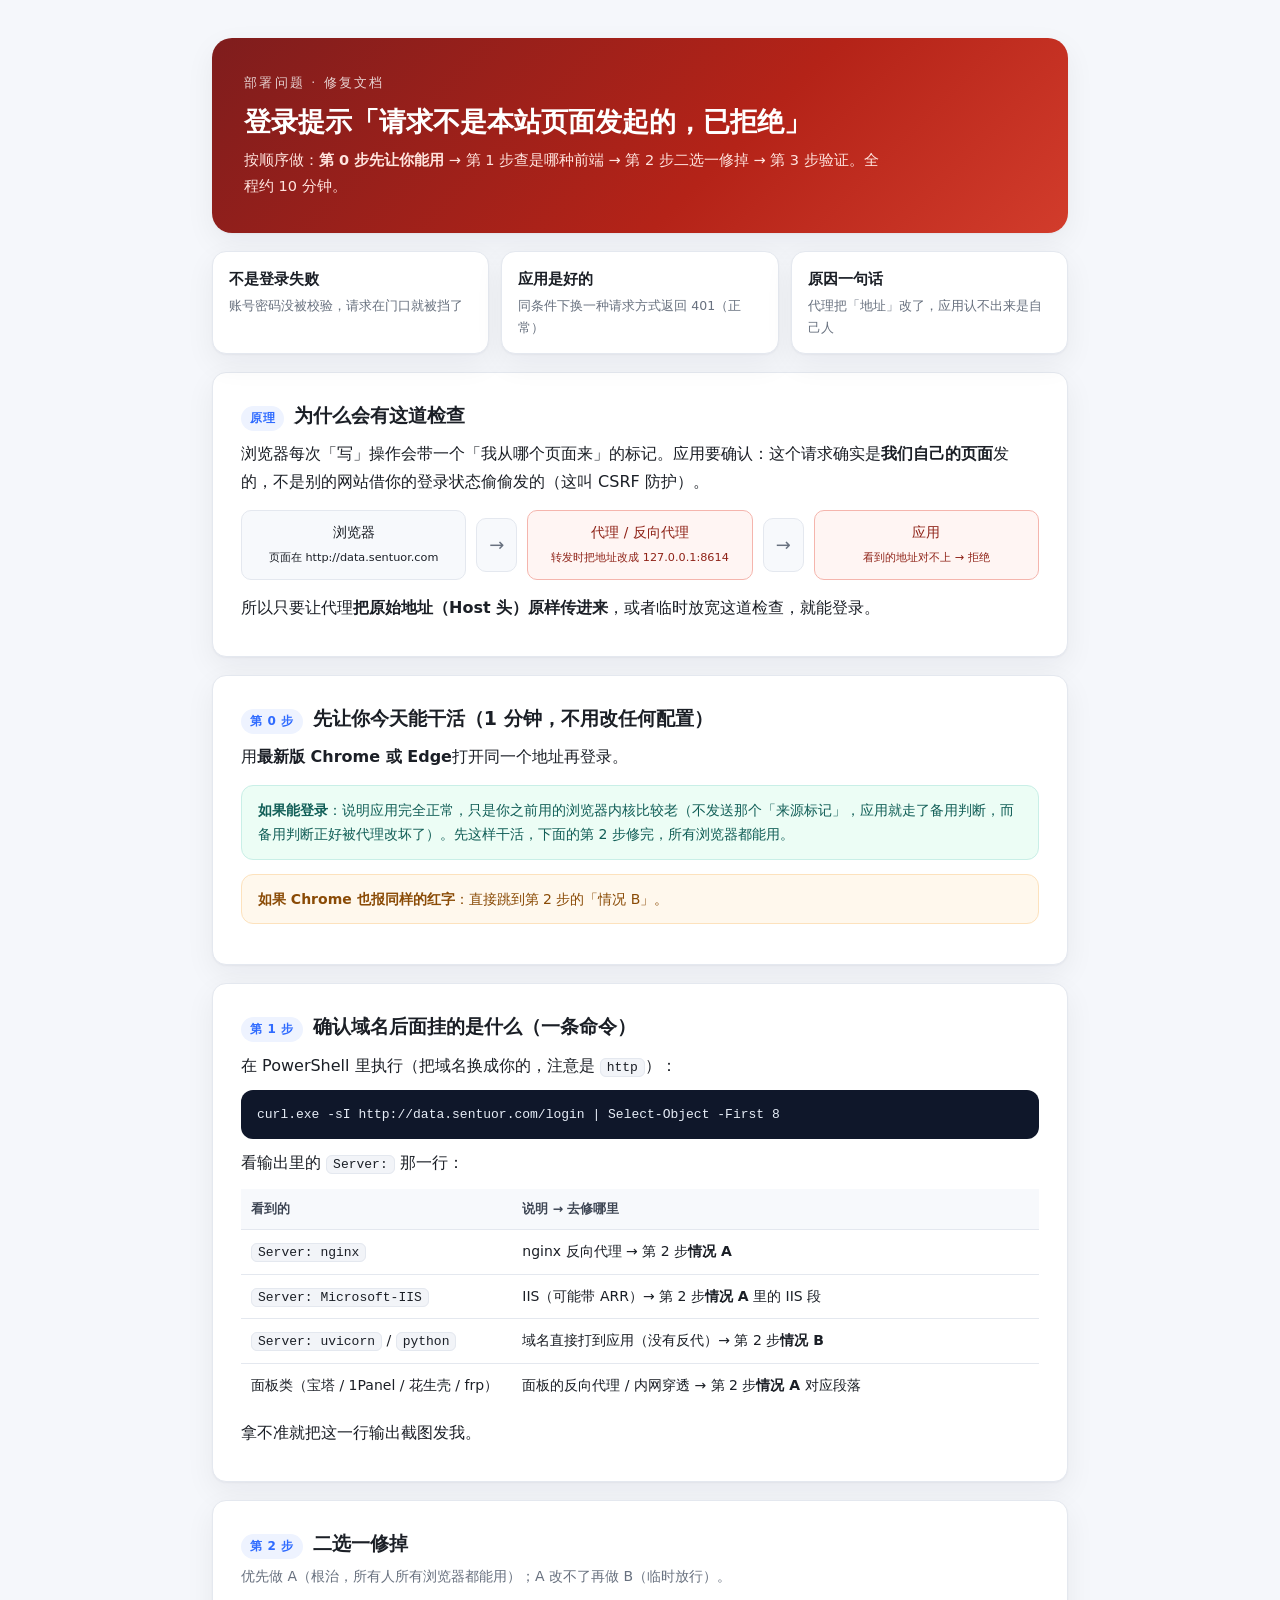
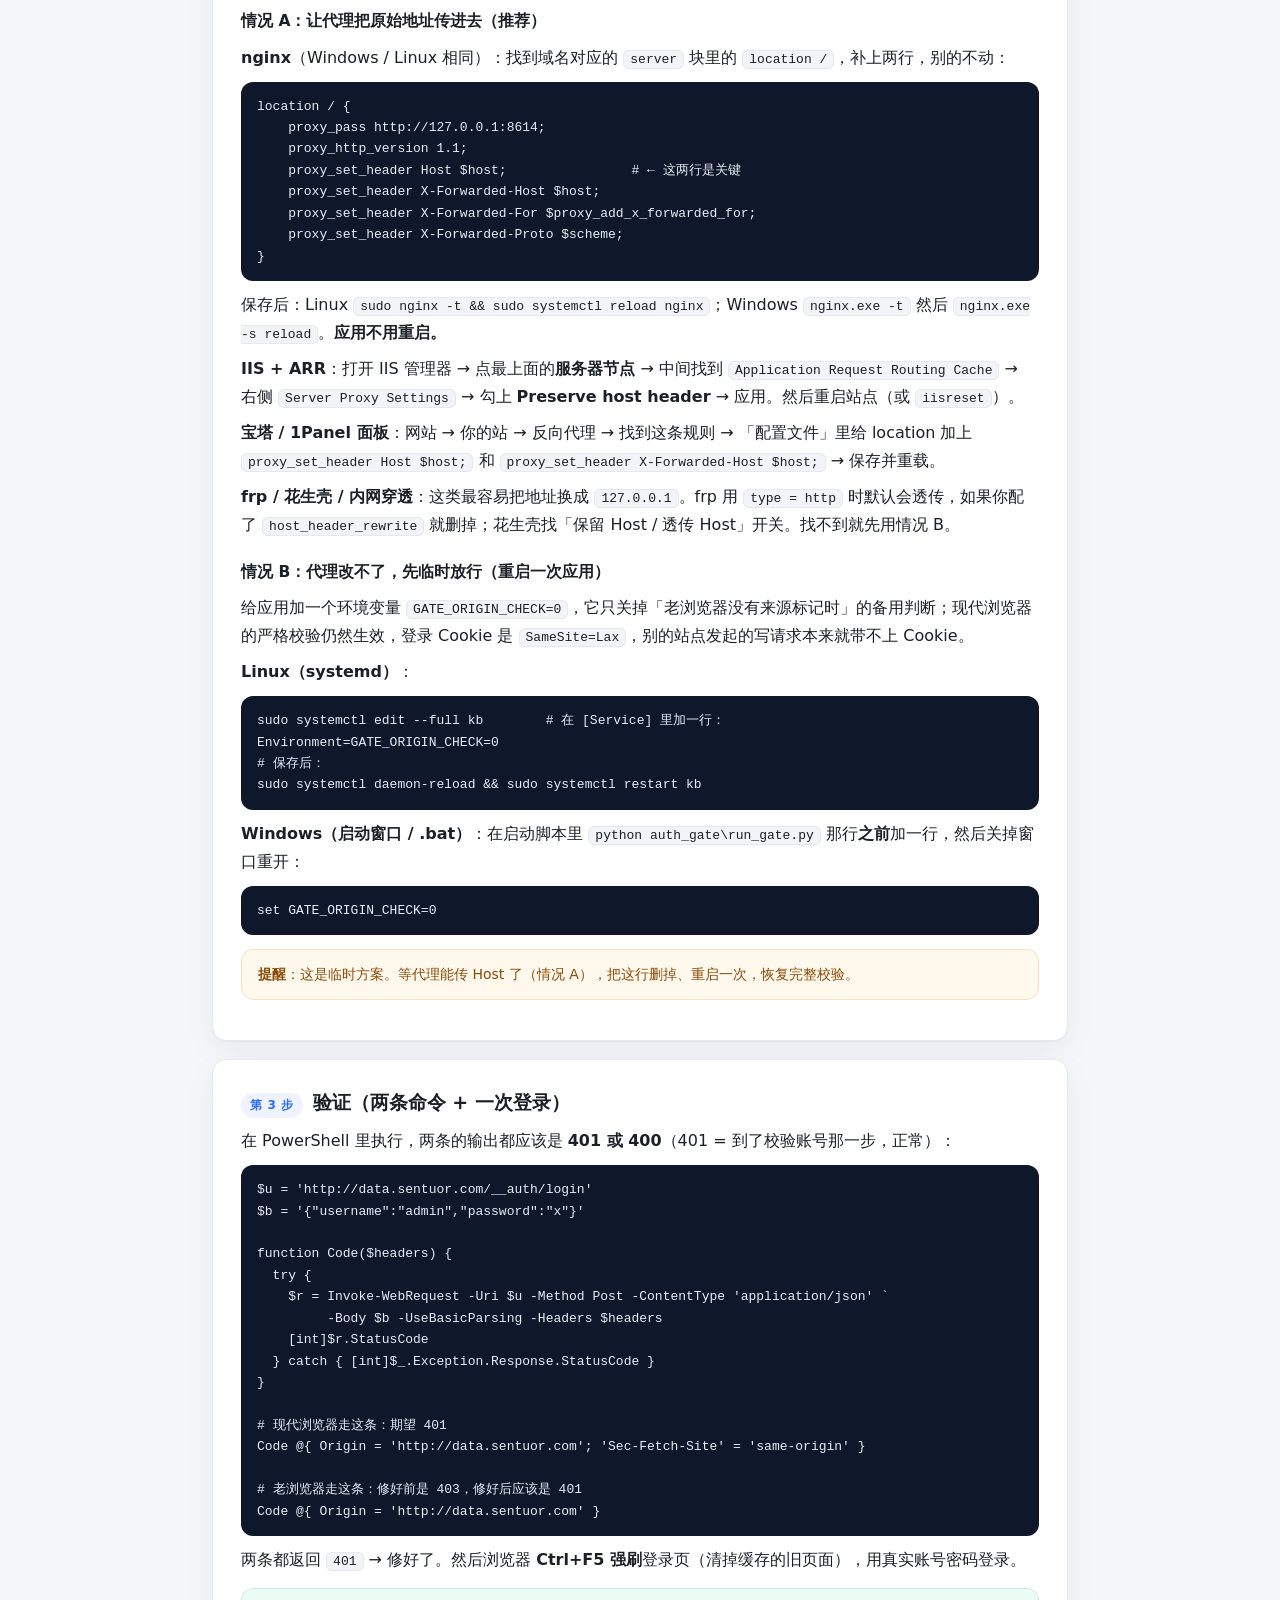
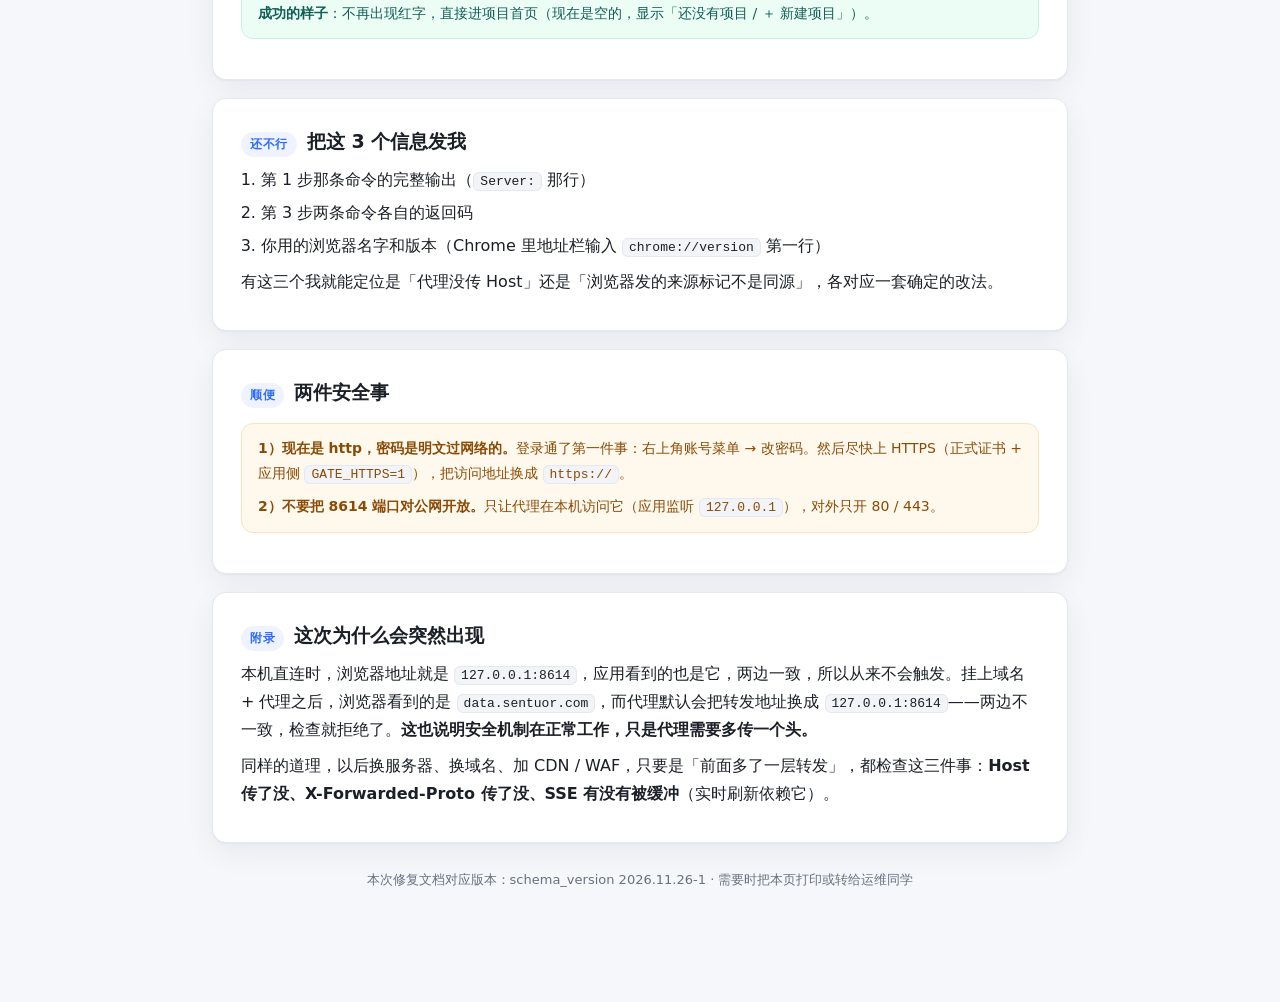
==== docs/修复-登录被拒403.html @ b8ad2ca7 "docs: 加一份「登录被拒 403」修复文档（按步骤 + 可复制命令） docs/修复-登录被拒403.html：现象/原因、先用 Chrome 验证、按 Server 头判断前端类型、 nginx" ====
<!DOCTYPE html>
<html lang="zh-CN">
<head>
<meta charset="UTF-8">
<meta name="viewport" content="width=device-width, initial-scale=1">
<title>修复：登录提示「请求不是本站页面发起的」</title>
<style>
  :root{
    --ink:#1b1f26; --ink2:#3d4553; --muted:#68717f; --line:#e4e8ef; --bg:#f5f7fb;
    --card:#fff; --accent:#2f6bff; --accent-soft:#eef3ff; --ok:#0f766e; --ok-soft:#ecfdf5;
    --warn:#b45309; --warn-soft:#fff8ed; --code-bg:#0f172a; --code-ink:#e6edf7;
    --radius:14px; --shadow:0 1px 2px rgba(16,24,40,.04),0 10px 30px rgba(16,24,40,.06);
  }
  *{box-sizing:border-box}
  body{margin:0;background:var(--bg);color:var(--ink);
       font:16px/1.75 "PingFang SC","Microsoft YaHei","Segoe UI",system-ui,-apple-system,sans-serif}
  .page{max-width:900px;margin:0 auto;padding:38px 22px 80px}
  header.hero{background:linear-gradient(135deg,#7f1d1d,#b42318 60%,#f0553f 140%);color:#fff;
       border-radius:20px;padding:34px 32px;box-shadow:var(--shadow)}
  header.hero .k{font-size:12.5px;letter-spacing:.18em;opacity:.8}
  header.hero h1{margin:10px 0 8px;font-size:27px;line-height:1.35}
  header.hero p{margin:0;color:#ffe4de;font-size:14.5px;max-width:640px}
  .cards{display:grid;grid-template-columns:repeat(auto-fit,minmax(180px,1fr));gap:12px;margin:18px 0 6px}
  .card{background:var(--card);border:1px solid var(--line);border-radius:var(--radius);padding:14px 16px;box-shadow:var(--shadow)}
  .card b{display:block;font-size:15px}
  .card span{display:block;margin-top:3px;font-size:12.5px;color:var(--muted)}
  section{background:var(--card);border:1px solid var(--line);border-radius:var(--radius);
      padding:26px 28px;margin:18px 0;box-shadow:var(--shadow)}
  section h2{margin:0 0 4px;font-size:19px;display:flex;align-items:baseline;gap:10px}
  section h2 .n{font-size:12px;font-weight:700;color:var(--accent);background:var(--accent-soft);
      border-radius:999px;padding:2px 9px;letter-spacing:.05em}
  section .lead{margin:0 0 14px;color:var(--muted);font-size:14px}
  h3{font-size:15.5px;margin:20px 0 8px}
  p{margin:8px 0}
  ul,ol{margin:8px 0 8px 20px;padding:0}
  li{margin:5px 0}
  code{font-family:"SFMono-Regular",Consolas,"Liberation Mono",monospace;background:#f2f4f8;
      border:1px solid var(--line);border-radius:6px;padding:1px 6px;font-size:13px}
  pre{margin:10px 0;background:var(--code-bg);color:var(--code-ink);border-radius:12px;
      padding:14px 16px;overflow:auto;font-size:13px;line-height:1.65}
  pre code{background:none;border:none;color:inherit;padding:0;font-size:13px}
  .tip,.warn{border-radius:12px;padding:12px 16px;margin:14px 0;font-size:14px;border:1px solid transparent}
  .tip{background:var(--ok-soft);border-color:#c9efe7;color:#115e57}
  .warn{background:var(--warn-soft);border-color:#fde2bd;color:#8a4b06}
  table{width:100%;border-collapse:collapse;margin:12px 0;font-size:14px}
  th,td{text-align:left;padding:9px 10px;border-bottom:1px solid var(--line);vertical-align:top}
  thead th{background:#f7f9fc;font-size:12.5px;color:var(--ink2);white-space:nowrap}
  tbody tr:last-child td{border-bottom:none}
  .flow{display:grid;grid-template-columns:1fr auto 1fr auto 1fr;align-items:center;gap:10px;
      font-size:13.5px;margin:14px 0}
  .flow div{background:#f7f9fc;border:1px solid var(--line);border-radius:10px;padding:10px 12px;text-align:center}
  .flow div.bad{border-color:#f5b5ad;background:#fff5f3;color:#8f2318}
  .flow .arrow{color:var(--muted);font-size:18px}
  .check{display:flex;gap:10px;align-items:flex-start;margin:8px 0;font-size:14.5px}
  .check input{margin-top:6px;width:16px;height:16px}
  footer{color:var(--muted);font-size:13px;text-align:center;margin-top:26px}
  @media print{
    :root{--bg:#fff;--shadow:none}
    body{font-size:12pt;background:#fff}
    .page{max-width:none;padding:0}
    header.hero{border-radius:0;-webkit-print-color-adjust:exact;print-color-adjust:exact}
    section{break-inside:auto;border:none;padding:0 0 6px;margin:0 0 14px}
    pre{background:#f3f4f6;color:#111;-webkit-print-color-adjust:exact;print-color-adjust:exact}
    section h2{break-after:avoid}
  }
  @media (max-width:720px){
    .page{padding:18px 12px 50px}
    header.hero{padding:26px 20px;border-radius:16px}
    header.hero h1{font-size:22px}
    section{padding:20px 16px}
    .flow{grid-template-columns:1fr;gap:6px}
    .flow .arrow{transform:rotate(90deg)}
  }
</style>
</head>
<body>
<div class="page">

  <header class="hero">
    <div class="k">部署问题 · 修复文档</div>
    <h1>登录提示「请求不是本站页面发起的，已拒绝」</h1>
    <p>按顺序做：<b>第 0 步先让你能用</b> → 第 1 步查是哪种前端 → 第 2 步二选一修掉 → 第 3 步验证。全程约 10 分钟。</p>
  </header>

  <div class="cards">
    <div class="card"><b>不是登录失败</b><span>账号密码没被校验，请求在门口就被挡了</span></div>
    <div class="card"><b>应用是好的</b><span>同条件下换一种请求方式返回 401（正常）</span></div>
    <div class="card"><b>原因一句话</b><span>代理把「地址」改了，应用认不出来是自己人</span></div>
  </div>

  <section>
    <h2><span class="n">原理</span>为什么会有这道检查</h2>
    <p>浏览器每次「写」操作会带一个「我从哪个页面来」的标记。应用要确认：这个请求确实是<b>我们自己的页面</b>发的，不是别的网站借你的登录状态偷偷发的（这叫 CSRF 防护）。</p>
    <div class="flow">
      <div>浏览器<br><small>页面在 http://data.sentuor.com</small></div>
      <div class="arrow">→</div>
      <div class="bad">代理 / 反向代理<br><small>转发时把地址改成 127.0.0.1:8614</small></div>
      <div class="arrow">→</div>
      <div class="bad">应用<br><small>看到的地址对不上 → 拒绝</small></div>
    </div>
    <p>所以只要让代理<b>把原始地址（Host 头）原样传进来</b>，或者临时放宽这道检查，就能登录。</p>
  </section>

  <section>
    <h2><span class="n">第 0 步</span>先让你今天能干活（1 分钟，不用改任何配置）</h2>
    <p>用<b>最新版 Chrome 或 Edge</b>打开同一个地址再登录。</p>
    <div class="tip"><b>如果能登录</b>：说明应用完全正常，只是你之前用的浏览器内核比较老（不发送那个「来源标记」，应用就走了备用判断，而备用判断正好被代理改坏了）。先这样干活，下面的第 2 步修完，所有浏览器都能用。</div>
    <div class="warn"><b>如果 Chrome 也报同样的红字</b>：直接跳到第 2 步的「情况 B」。</div>
  </section>

  <section>
    <h2><span class="n">第 1 步</span>确认域名后面挂的是什么（一条命令）</h2>
    <p>在 PowerShell 里执行（把域名换成你的，注意是 <code>http</code>）：</p>
<pre><code>curl.exe -sI http://data.sentuor.com/login | Select-Object -First 8</code></pre>
    <p>看输出里的 <code>Server:</code> 那一行：</p>
    <table>
      <thead><tr><th style="width:34%">看到的</th><th>说明 → 去修哪里</th></tr></thead>
      <tbody>
        <tr><td><code>Server: nginx</code></td><td>nginx 反向代理 → 第 2 步<b>情况 A</b></td></tr>
        <tr><td><code>Server: Microsoft-IIS</code></td><td>IIS（可能带 ARR）→ 第 2 步<b>情况 A</b> 里的 IIS 段</td></tr>
        <tr><td><code>Server: uvicorn</code> / <code>python</code></td><td>域名直接打到应用（没有反代）→ 第 2 步<b>情况 B</b></td></tr>
        <tr><td>面板类（宝塔 / 1Panel / 花生壳 / frp）</td><td>面板的反向代理 / 内网穿透 → 第 2 步<b>情况 A</b> 对应段落</td></tr>
      </tbody>
    </table>
    <p>拿不准就把这一行输出截图发我。</p>
  </section>

  <section>
    <h2><span class="n">第 2 步</span>二选一修掉</h2>
    <p class="lead">优先做 A（根治，所有人所有浏览器都能用）；A 改不了再做 B（临时放行）。</p>

    <h3>情况 A：让代理把原始地址传进去（推荐）</h3>

    <p><b>nginx</b>（Windows / Linux 相同）：找到域名对应的 <code>server</code> 块里的 <code>location /</code>，补上两行，别的不动：</p>
<pre><code>location / {
    proxy_pass http://127.0.0.1:8614;
    proxy_http_version 1.1;
    proxy_set_header Host $host;                # ← 这两行是关键
    proxy_set_header X-Forwarded-Host $host;
    proxy_set_header X-Forwarded-For $proxy_add_x_forwarded_for;
    proxy_set_header X-Forwarded-Proto $scheme;
}</code></pre>
    <p>保存后：Linux <code>sudo nginx -t &amp;&amp; sudo systemctl reload nginx</code>；Windows <code>nginx.exe -t</code> 然后 <code>nginx.exe -s reload</code>。<b>应用不用重启。</b></p>

    <p><b>IIS + ARR</b>：打开 IIS 管理器 → 点最上面的<b>服务器节点</b> → 中间找到 <code>Application Request Routing Cache</code> → 右侧 <code>Server Proxy Settings</code> → 勾上 <b>Preserve host header</b> → 应用。然后重启站点（或 <code>iisreset</code>）。</p>

    <p><b>宝塔 / 1Panel 面板</b>：网站 → 你的站 → 反向代理 → 找到这条规则 → 「配置文件」里给 location 加上 <code>proxy_set_header Host $host;</code> 和 <code>proxy_set_header X-Forwarded-Host $host;</code> → 保存并重载。</p>

    <p><b>frp / 花生壳 / 内网穿透</b>：这类最容易把地址换成 <code>127.0.0.1</code>。frp 用 <code>type = http</code> 时默认会透传，如果你配了 <code>host_header_rewrite</code> 就删掉；花生壳找「保留 Host / 透传 Host」开关。找不到就先用情况 B。</p>

    <h3>情况 B：代理改不了，先临时放行（重启一次应用）</h3>
    <p>给应用加一个环境变量 <code>GATE_ORIGIN_CHECK=0</code>，它只关掉「老浏览器没有来源标记时」的备用判断；现代浏览器的严格校验仍然生效，登录 Cookie 是 <code>SameSite=Lax</code>，别的站点发起的写请求本来就带不上 Cookie。</p>
    <p><b>Linux（systemd）</b>：</p>
<pre><code>sudo systemctl edit --full kb        # 在 [Service] 里加一行：
Environment=GATE_ORIGIN_CHECK=0
# 保存后：
sudo systemctl daemon-reload &amp;&amp; sudo systemctl restart kb</code></pre>
    <p><b>Windows（启动窗口 / .bat）</b>：在启动脚本里 <code>python auth_gate\run_gate.py</code> 那行<b>之前</b>加一行，然后关掉窗口重开：</p>
<pre><code>set GATE_ORIGIN_CHECK=0</code></pre>
    <div class="warn"><b>提醒</b>：这是临时方案。等代理能传 Host 了（情况 A），把这行删掉、重启一次，恢复完整校验。</div>
  </section>

  <section>
    <h2><span class="n">第 3 步</span>验证（两条命令 + 一次登录）</h2>
    <p>在 PowerShell 里执行，两条的输出都应该是 <b>401 或 400</b>（401 = 到了校验账号那一步，正常）：</p>
<pre><code>$u = 'http://data.sentuor.com/__auth/login'
$b = '{"username":"admin","password":"x"}'

function Code($headers) {
  try {
    $r = Invoke-WebRequest -Uri $u -Method Post -ContentType 'application/json' `
         -Body $b -UseBasicParsing -Headers $headers
    [int]$r.StatusCode
  } catch { [int]$_.Exception.Response.StatusCode }
}

# 现代浏览器走这条：期望 401
Code @{ Origin = 'http://data.sentuor.com'; 'Sec-Fetch-Site' = 'same-origin' }

# 老浏览器走这条：修好前是 403，修好后应该是 401
Code @{ Origin = 'http://data.sentuor.com' }</code></pre>
    <p>两条都返回 <code>401</code> → 修好了。然后浏览器 <b>Ctrl+F5 强刷</b>登录页（清掉缓存的旧页面），用真实账号密码登录。</p>
    <div class="tip"><b>成功的样子</b>：不再出现红字，直接进项目首页（现在是空的，显示「还没有项目 / ＋ 新建项目」）。</div>
  </section>

  <section>
    <h2><span class="n">还不行</span>把这 3 个信息发我</h2>
    <ol>
      <li>第 1 步那条命令的完整输出（<code>Server:</code> 那行）</li>
      <li>第 3 步两条命令各自的返回码</li>
      <li>你用的浏览器名字和版本（Chrome 里地址栏输入 <code>chrome://version</code> 第一行）</li>
    </ol>
    <p>有这三个我就能定位是「代理没传 Host」还是「浏览器发的来源标记不是同源」，各对应一套确定的改法。</p>
  </section>

  <section>
    <h2><span class="n">顺便</span>两件安全事</h2>
    <div class="warn">
      <p style="margin-top:0"><b>1）现在是 http，密码是明文过网络的。</b>登录通了第一件事：右上角账号菜单 → 改密码。然后尽快上 HTTPS（正式证书 + 应用侧 <code>GATE_HTTPS=1</code>），把访问地址换成 <code>https://</code>。</p>
      <p style="margin-bottom:0"><b>2）不要把 8614 端口对公网开放。</b>只让代理在本机访问它（应用监听 <code>127.0.0.1</code>），对外只开 80 / 443。</p>
    </div>
  </section>

  <section>
    <h2><span class="n">附录</span>这次为什么会突然出现</h2>
    <p>本机直连时，浏览器地址就是 <code>127.0.0.1:8614</code>，应用看到的也是它，两边一致，所以从来不会触发。挂上域名 + 代理之后，浏览器看到的是 <code>data.sentuor.com</code>，而代理默认会把转发地址换成 <code>127.0.0.1:8614</code>——两边不一致，检查就拒绝了。<b>这也说明安全机制在正常工作，只是代理需要多传一个头。</b></p>
    <p>同样的道理，以后换服务器、换域名、加 CDN / WAF，只要是「前面多了一层转发」，都检查这三件事：<b>Host 传了没、X-Forwarded-Proto 传了没、SSE 有没有被缓冲</b>（实时刷新依赖它）。</p>
  </section>

  <footer>本次修复文档对应版本：schema_version 2026.11.26-1 · 需要时把本页打印或转给运维同学</footer>
</div>
</body>
</html>
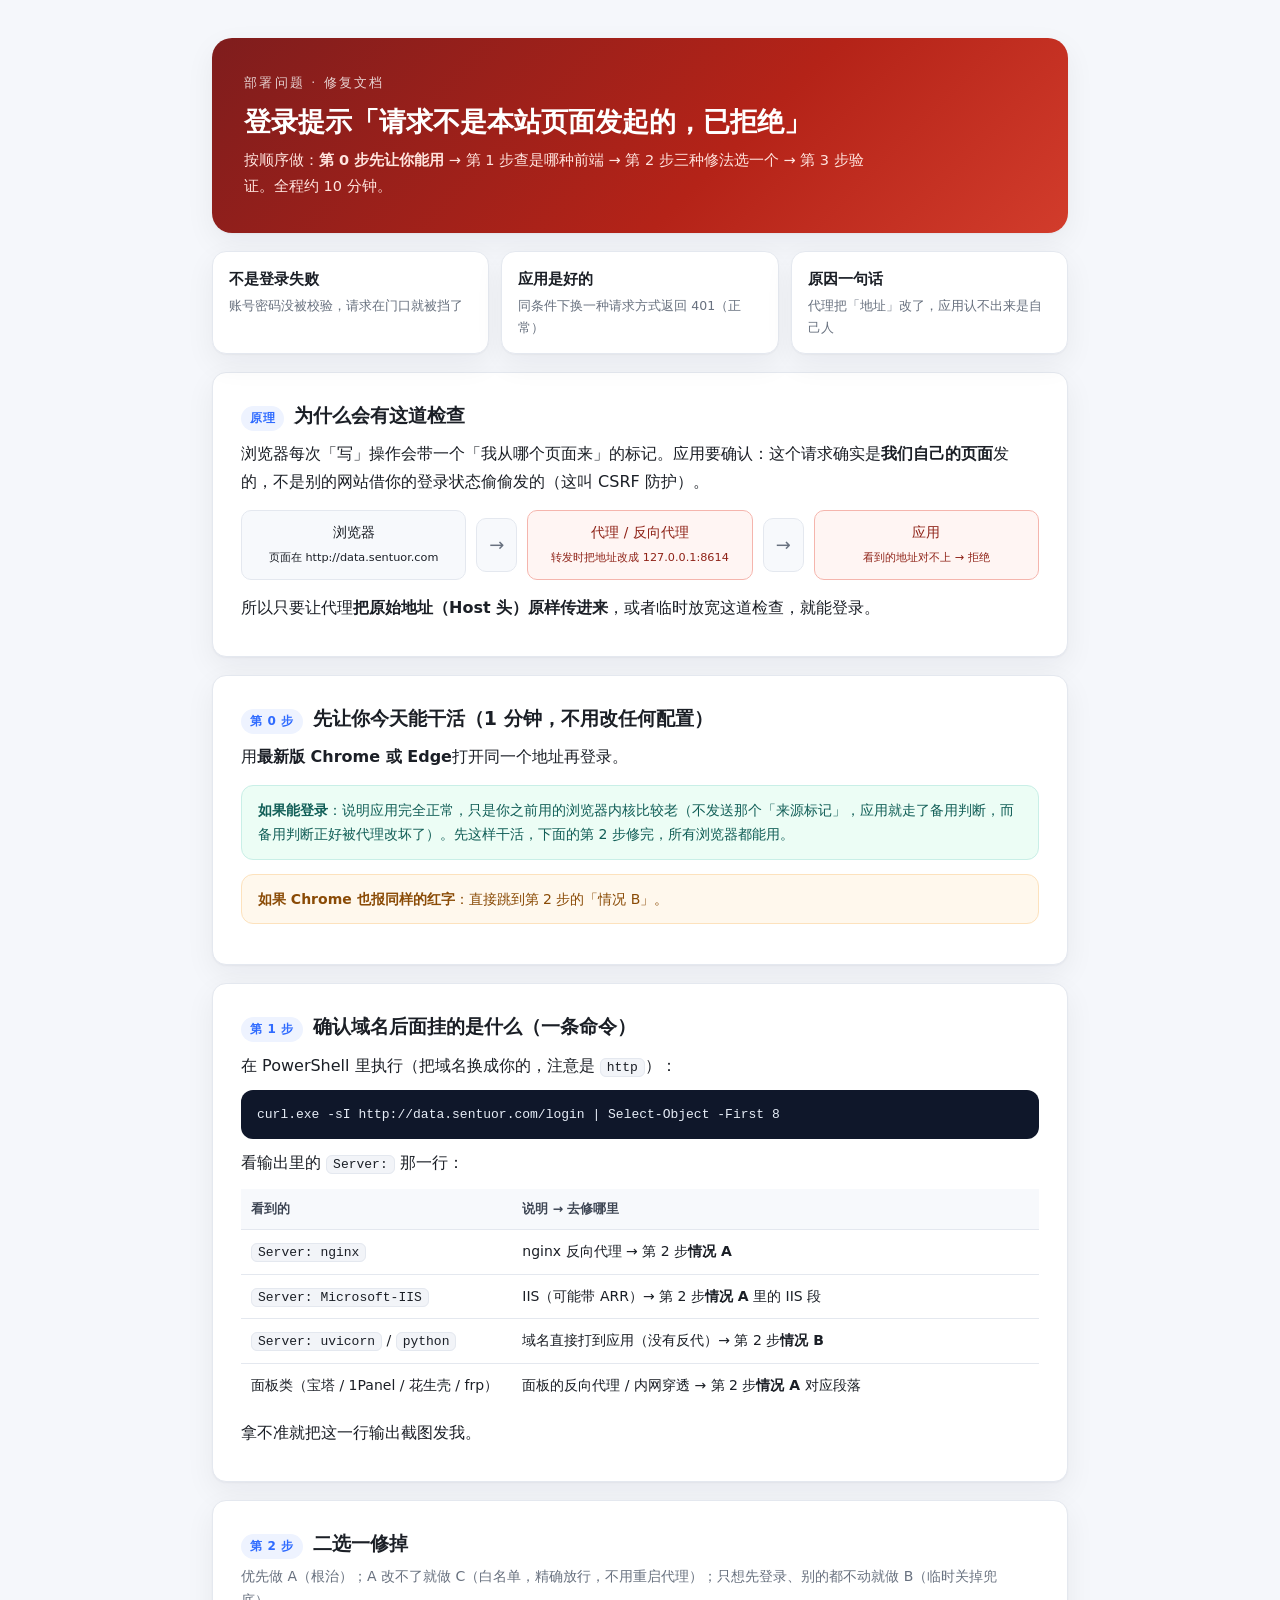
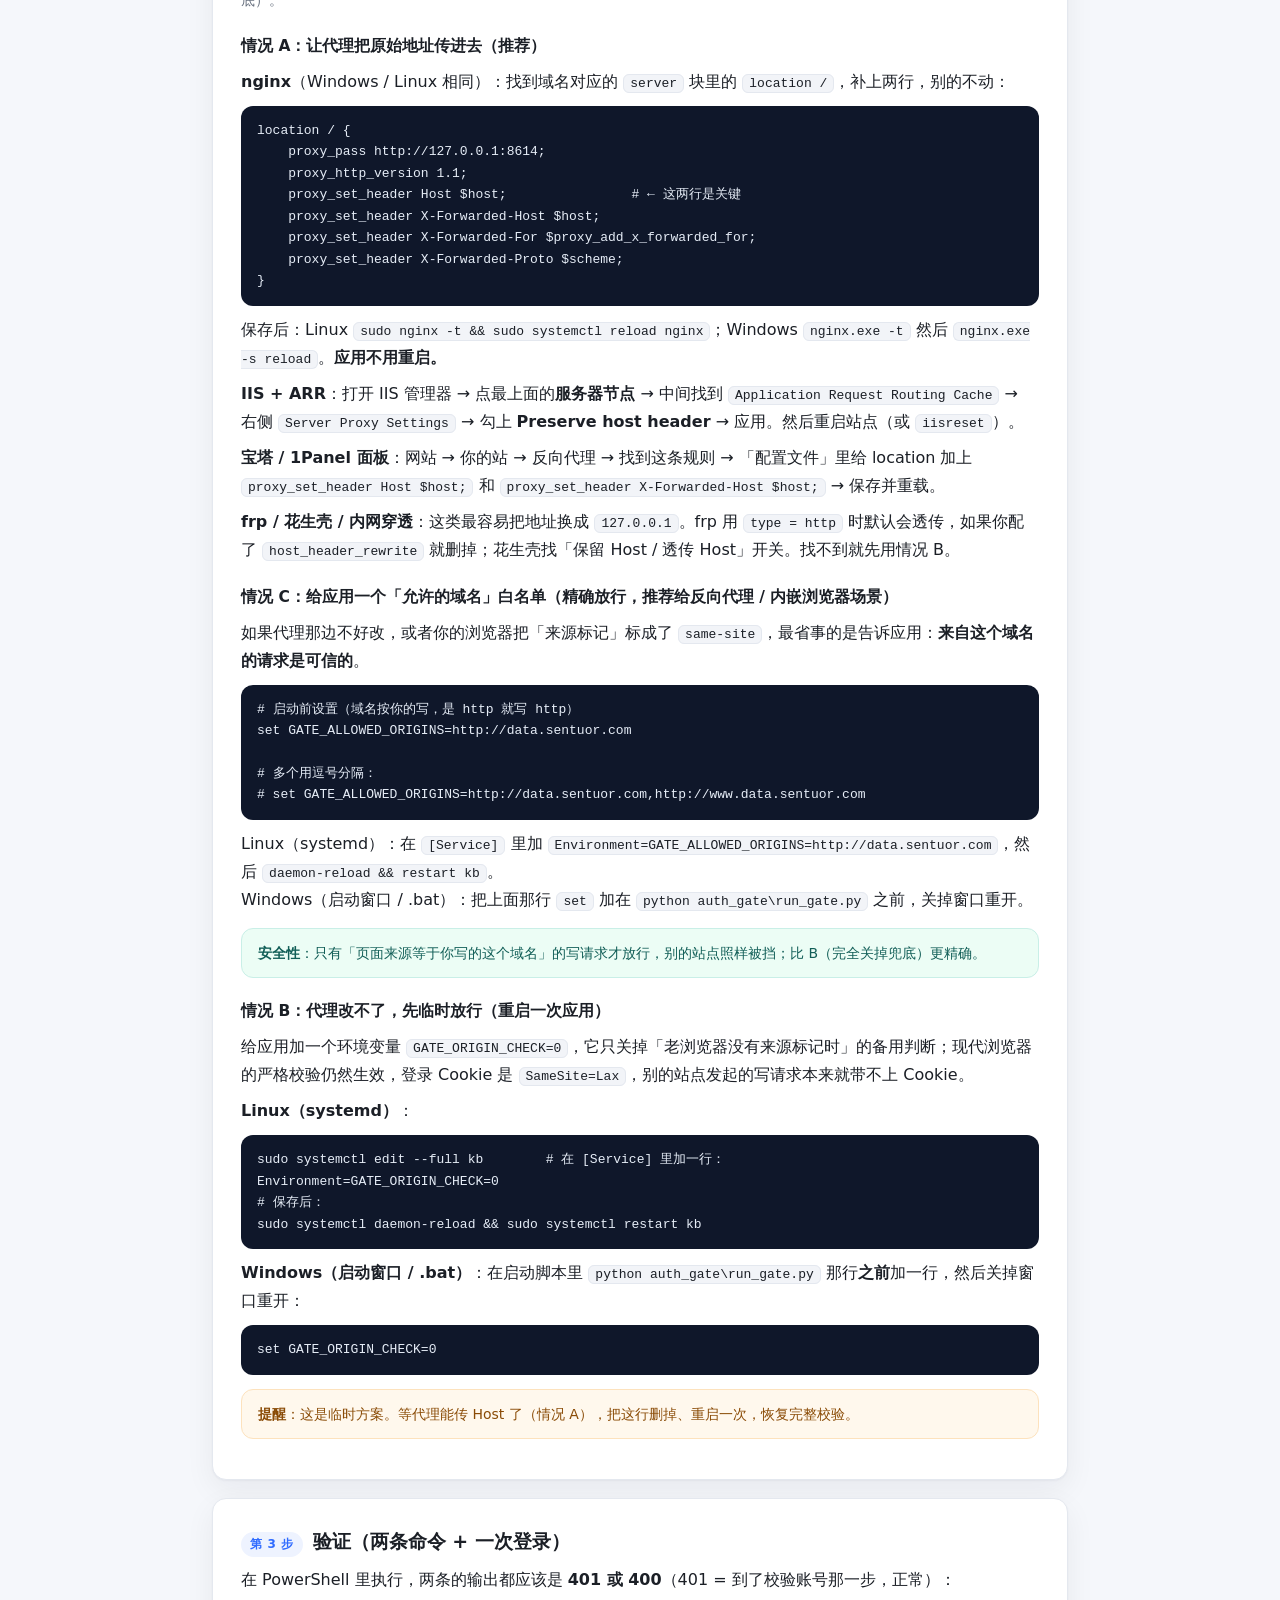
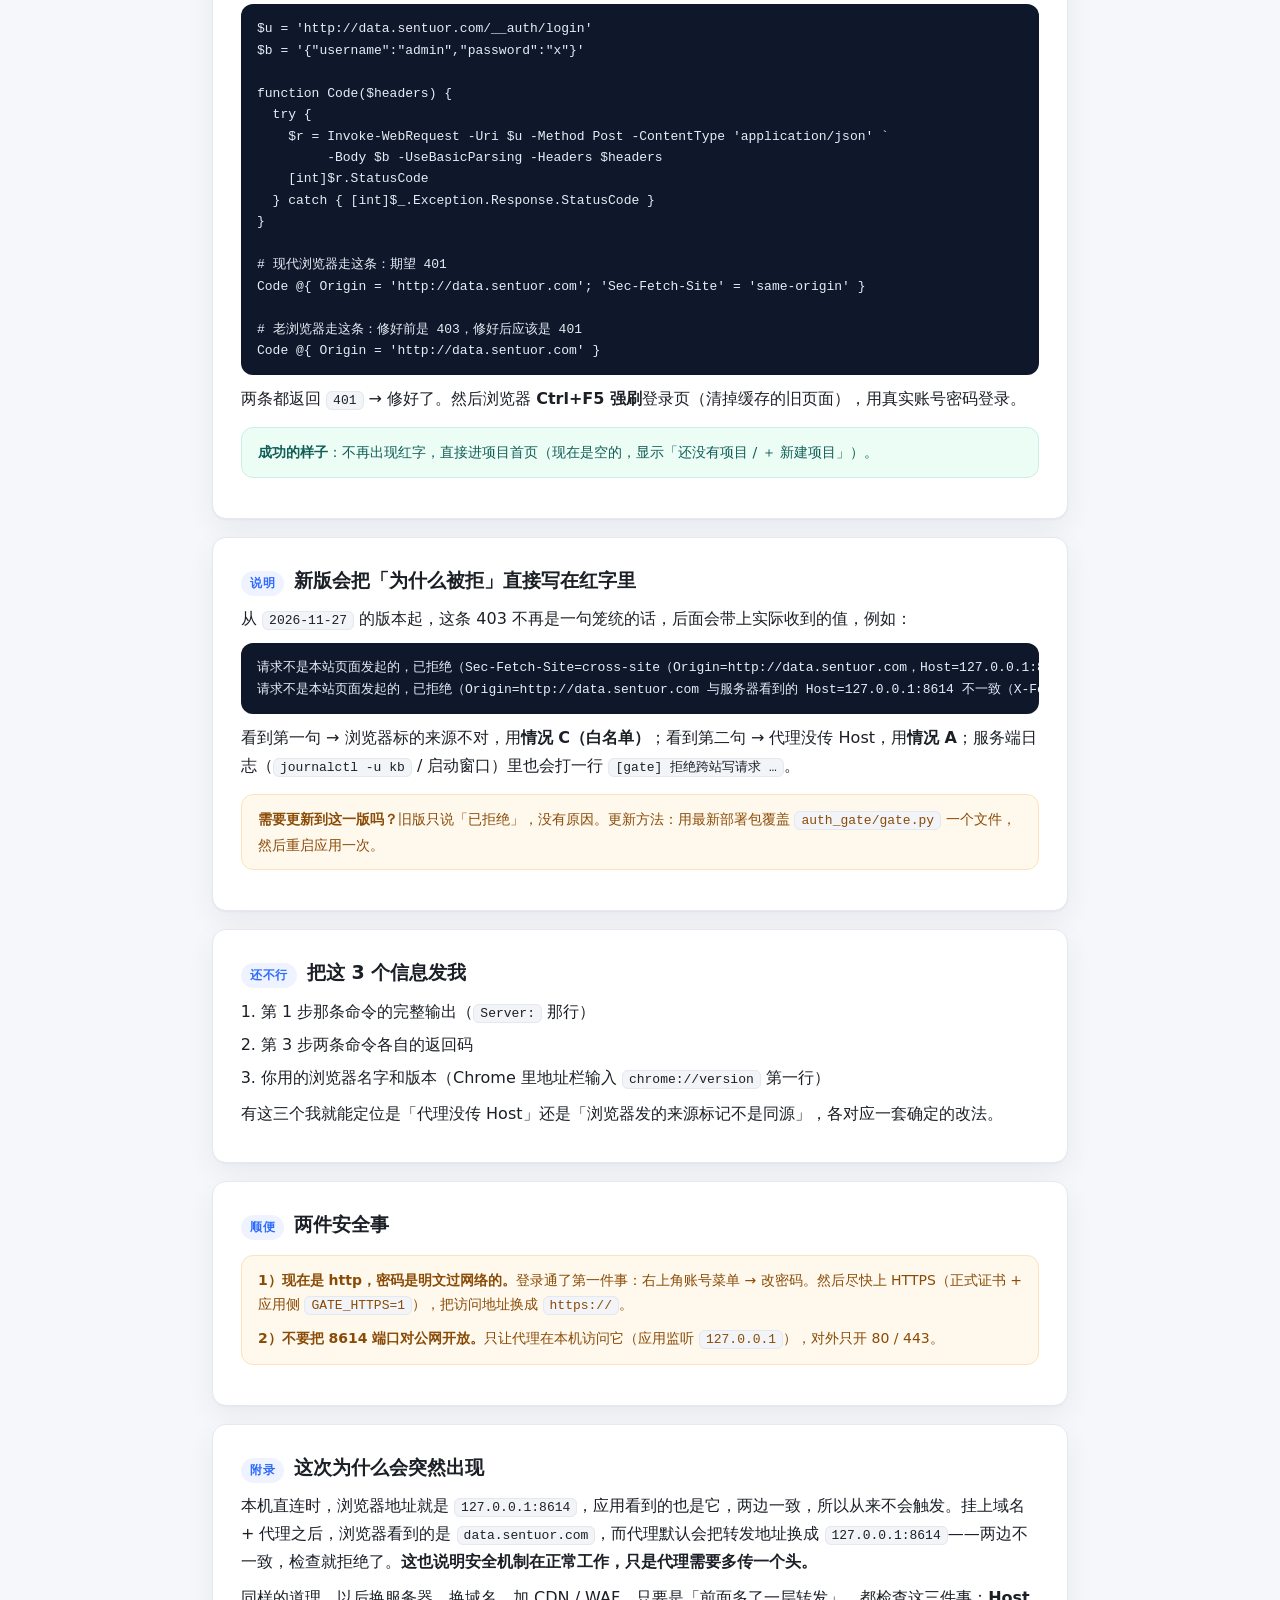
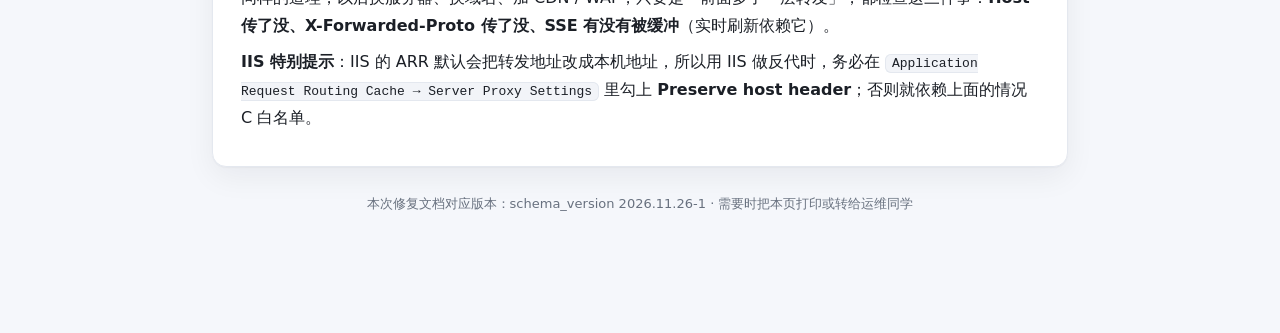
==== commit 77ebfe16: "gate: 跨站写拒绝给出可读原因 + GATE_ALLOWED_ORIGINS 白名单 - 403 detail 现在带上 Sec-Fetch-Site / Origin / Host 的实际值，登" ====
--- a/docs/修复-登录被拒403.html
+++ b/docs/修复-登录被拒403.html
@@ -79,7 +79,7 @@
   <header class="hero">
     <div class="k">部署问题 · 修复文档</div>
     <h1>登录提示「请求不是本站页面发起的，已拒绝」</h1>
-    <p>按顺序做：<b>第 0 步先让你能用</b> → 第 1 步查是哪种前端 → 第 2 步二选一修掉 → 第 3 步验证。全程约 10 分钟。</p>
+    <p>按顺序做：<b>第 0 步先让你能用</b> → 第 1 步查是哪种前端 → 第 2 步三种修法选一个 → 第 3 步验证。全程约 10 分钟。</p>
   </header>
 
   <div class="cards">
@@ -127,7 +127,7 @@
 
   <section>
     <h2><span class="n">第 2 步</span>二选一修掉</h2>
-    <p class="lead">优先做 A（根治，所有人所有浏览器都能用）；A 改不了再做 B（临时放行）。</p>
+    <p class="lead">优先做 A（根治）；A 改不了就做 C（白名单，精确放行，不用重启代理）；只想先登录、别的都不动就做 B（临时关掉兜底）。</p>
 
     <h3>情况 A：让代理把原始地址传进去（推荐）</h3>
 
@@ -148,6 +148,17 @@
 
     <p><b>frp / 花生壳 / 内网穿透</b>：这类最容易把地址换成 <code>127.0.0.1</code>。frp 用 <code>type = http</code> 时默认会透传，如果你配了 <code>host_header_rewrite</code> 就删掉；花生壳找「保留 Host / 透传 Host」开关。找不到就先用情况 B。</p>
 
+    <h3>情况 C：给应用一个「允许的域名」白名单（精确放行，推荐给反向代理 / 内嵌浏览器场景）</h3>
+    <p>如果代理那边不好改，或者你的浏览器把「来源标记」标成了 <code>same-site</code>，最省事的是告诉应用：<b>来自这个域名的请求是可信的</b>。</p>
+<pre><code># 启动前设置（域名按你的写，是 http 就写 http）
+set GATE_ALLOWED_ORIGINS=http://data.sentuor.com
+
+# 多个用逗号分隔：
+# set GATE_ALLOWED_ORIGINS=http://data.sentuor.com,http://www.data.sentuor.com</code></pre>
+    <p>Linux（systemd）：在 <code>[Service]</code> 里加 <code>Environment=GATE_ALLOWED_ORIGINS=http://data.sentuor.com</code>，然后 <code>daemon-reload &amp;&amp; restart kb</code>。<br>
+    Windows（启动窗口 / .bat）：把上面那行 <code>set</code> 加在 <code>python auth_gate\run_gate.py</code> 之前，关掉窗口重开。</p>
+    <div class="tip"><b>安全性</b>：只有「页面来源等于你写的这个域名」的写请求才放行，别的站点照样被挡；比 B（完全关掉兜底）更精确。</div>
+
     <h3>情况 B：代理改不了，先临时放行（重启一次应用）</h3>
     <p>给应用加一个环境变量 <code>GATE_ORIGIN_CHECK=0</code>，它只关掉「老浏览器没有来源标记时」的备用判断；现代浏览器的严格校验仍然生效，登录 Cookie 是 <code>SameSite=Lax</code>，别的站点发起的写请求本来就带不上 Cookie。</p>
     <p><b>Linux（systemd）</b>：</p>
@@ -184,6 +195,15 @@
   </section>
 
   <section>
+    <h2><span class="n">说明</span>新版会把「为什么被拒」直接写在红字里</h2>
+    <p>从 <code>2026-11-27</code> 的版本起，这条 403 不再是一句笼统的话，后面会带上实际收到的值，例如：</p>
+<pre><code>请求不是本站页面发起的，已拒绝（Sec-Fetch-Site=cross-site（Origin=http://data.sentuor.com，Host=127.0.0.1:8614））
+请求不是本站页面发起的，已拒绝（Origin=http://data.sentuor.com 与服务器看到的 Host=127.0.0.1:8614 不一致（X-Forwarded-Host=空））</code></pre>
+    <p>看到第一句 → 浏览器标的来源不对，用<b>情况 C（白名单）</b>；看到第二句 → 代理没传 Host，用<b>情况 A</b>；服务端日志（<code>journalctl -u kb</code> / 启动窗口）里也会打一行 <code>[gate] 拒绝跨站写请求 …</code>。</p>
+    <div class="warn"><b>需要更新到这一版吗？</b>旧版只说「已拒绝」，没有原因。更新方法：用最新部署包覆盖 <code>auth_gate/gate.py</code> 一个文件，然后重启应用一次。</div>
+  </section>
+
+  <section>
     <h2><span class="n">还不行</span>把这 3 个信息发我</h2>
     <ol>
       <li>第 1 步那条命令的完整输出（<code>Server:</code> 那行）</li>
@@ -205,6 +225,7 @@
     <h2><span class="n">附录</span>这次为什么会突然出现</h2>
     <p>本机直连时，浏览器地址就是 <code>127.0.0.1:8614</code>，应用看到的也是它，两边一致，所以从来不会触发。挂上域名 + 代理之后，浏览器看到的是 <code>data.sentuor.com</code>，而代理默认会把转发地址换成 <code>127.0.0.1:8614</code>——两边不一致，检查就拒绝了。<b>这也说明安全机制在正常工作，只是代理需要多传一个头。</b></p>
     <p>同样的道理，以后换服务器、换域名、加 CDN / WAF，只要是「前面多了一层转发」，都检查这三件事：<b>Host 传了没、X-Forwarded-Proto 传了没、SSE 有没有被缓冲</b>（实时刷新依赖它）。</p>
+    <p><b>IIS 特别提示</b>：IIS 的 ARR 默认会把转发地址改成本机地址，所以用 IIS 做反代时，务必在 <code>Application Request Routing Cache → Server Proxy Settings</code> 里勾上 <b>Preserve host header</b>；否则就依赖上面的情况 C 白名单。</p>
   </section>
 
   <footer>本次修复文档对应版本：schema_version 2026.11.26-1 · 需要时把本页打印或转给运维同学</footer>
